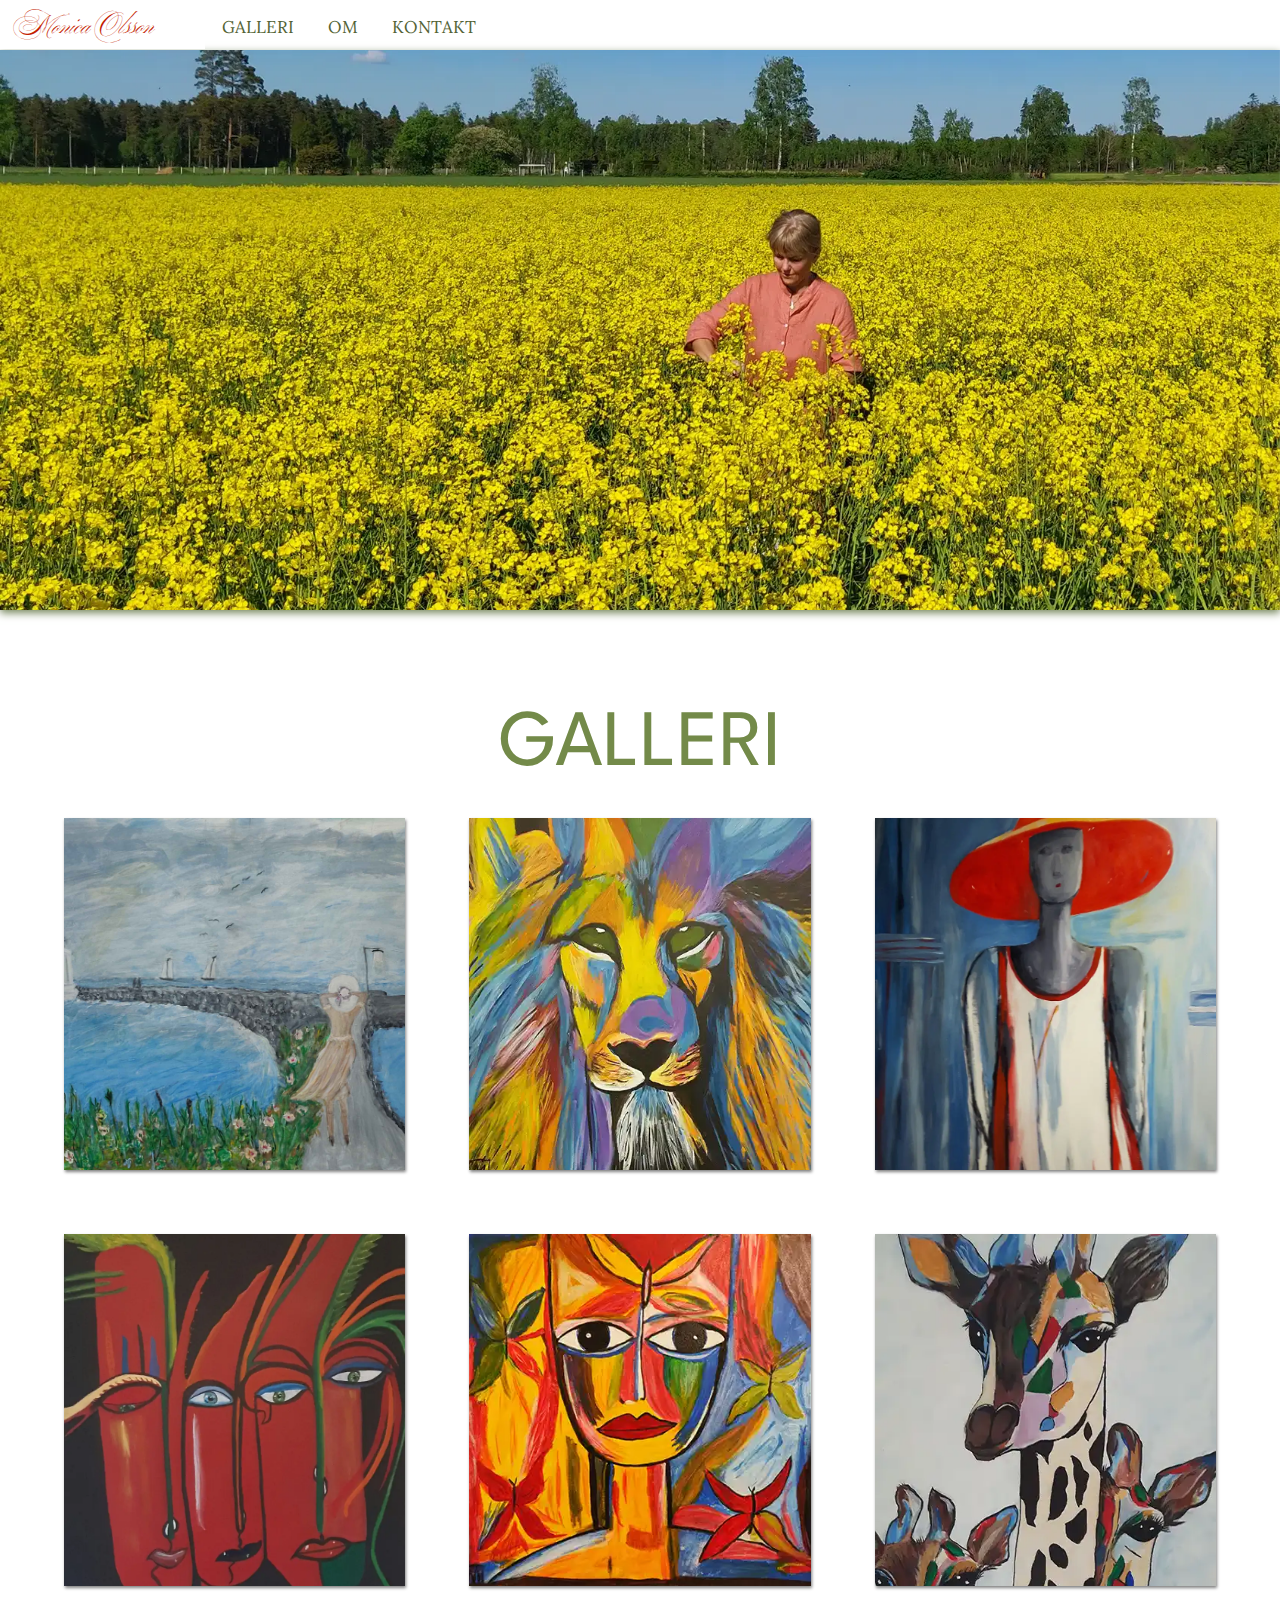
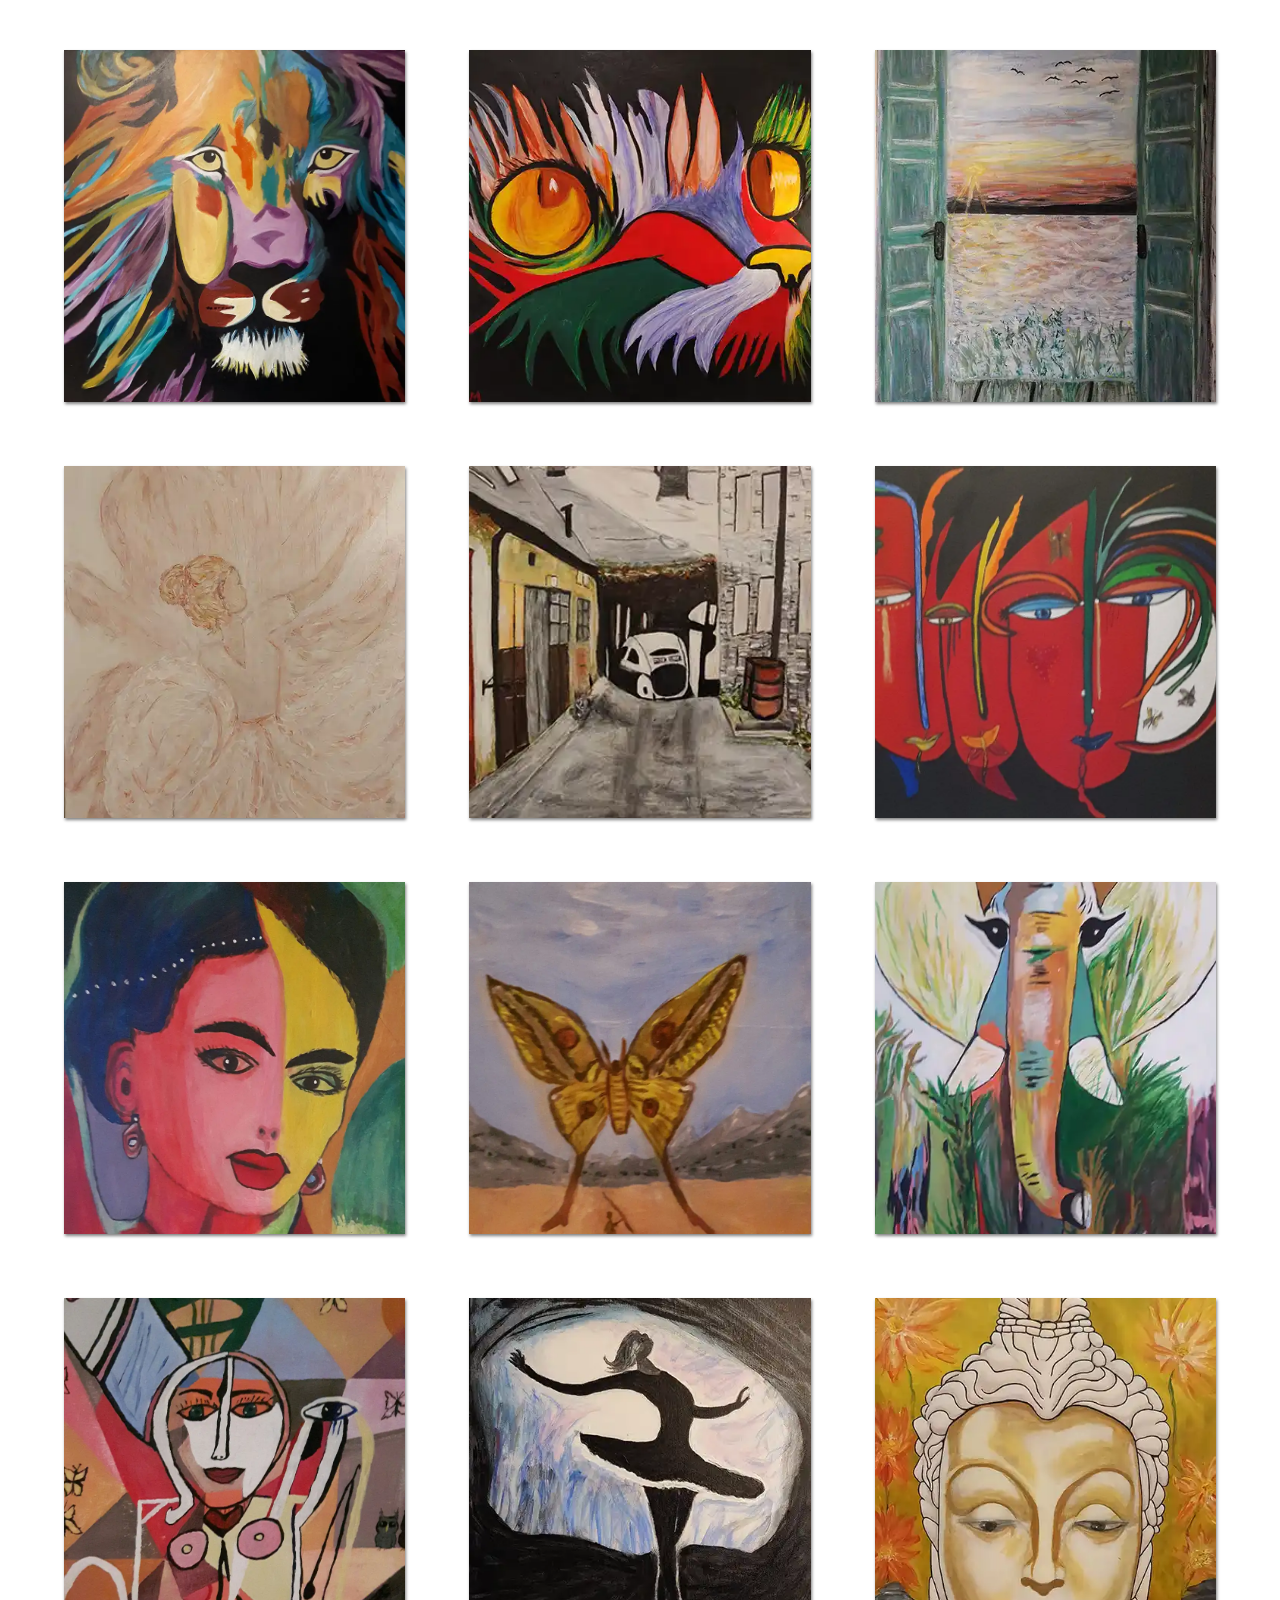
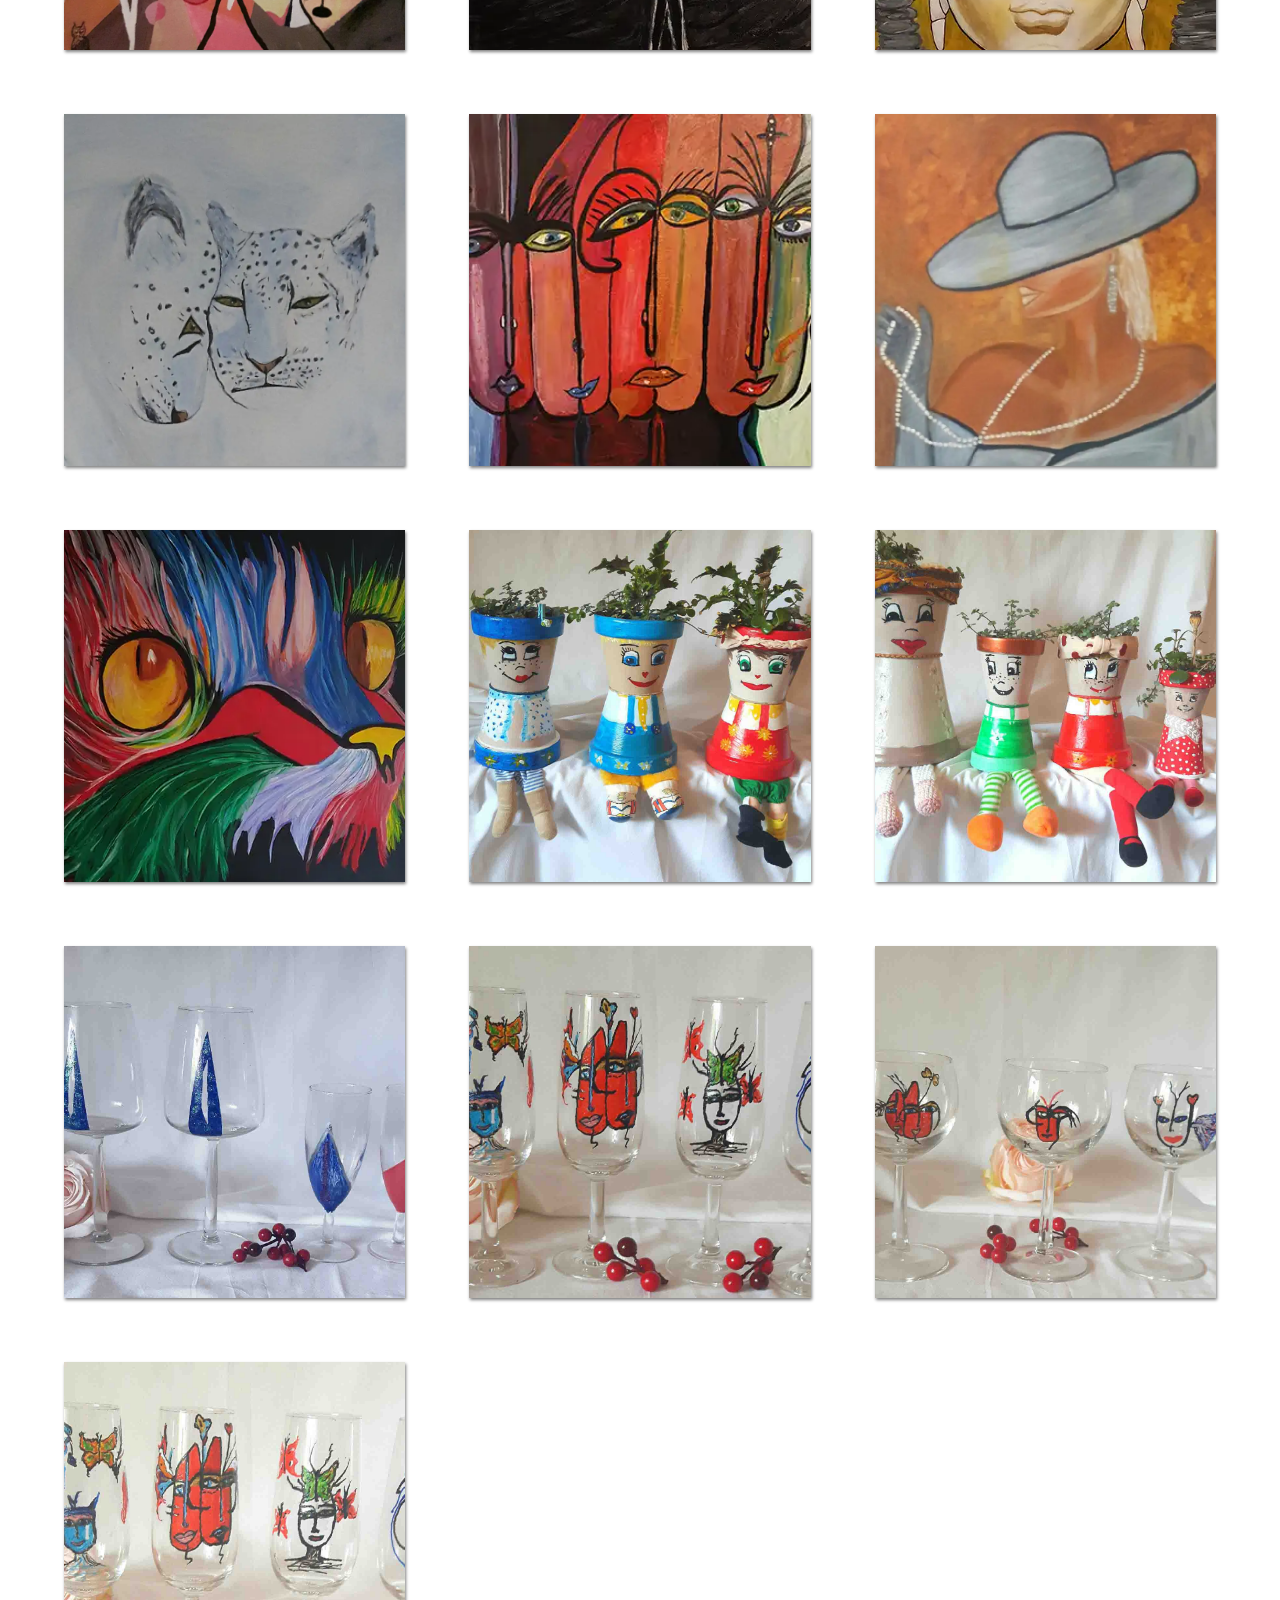
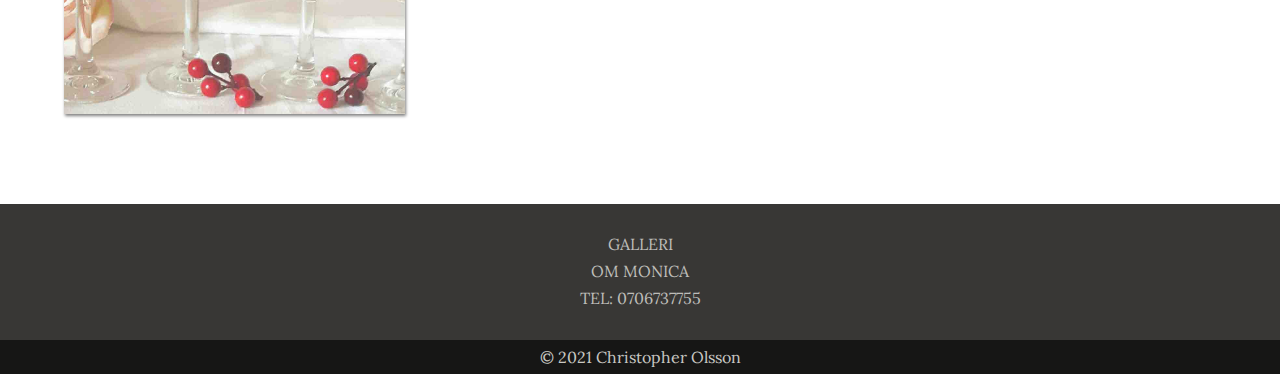
==== index.html @ 5c8f59a8 "Add files via upload" ====
<!DOCTYPE html>
<html lang="sv">

<head>
    <meta charset="utf-8" />
    <meta name="viewport" content="width=device-width, initial-scale=1">
    <meta name="Description" content="Konstnären Monica Olsson från Ljungby som målar för att hennes Parkinsons inte ska bli värre">
    <meta name="keywords" content="Konstnär i Ljungby, monicaolsson, Monica Olsson, konst, måleri, färger">
    <title>Konstnär i Ljungby | monicaolsson | Monica Olsson | konst</title>
    <link href="main.css" rel="stylesheet" type="text/css" />
    <link href="om.html" rel="stylesheet" type="text/html" />
    <link rel="stylesheet" href="https://cdnjs.cloudflare.com/ajax/libs/font-awesome/4.7.0/css/font-awesome.min.css"> <!-- Denna är för hamburgegrafiken -->

</head>

<body>

    <div class="header">
        <div class="topnav" id="myTopnav">
          <a href="html5.html" class="active">Monica Olsson</a>
          <a href="index.html">GALLERI</a>
          <a href="om.html">OM</a>
          <a href="om.html">KONTAKT</a>
          <div class="icon"><a href="javascript:void(0);" class="icon" onclick="myFunction()"></div>
          <i class="fa fa-bars"></i>
          </a>
        </div>

       <!-- <div id="wrapper-main"></div>-->
    </div> <!-- End of header -->
  <div class="headerImgGalleri"></div>
  </div>  
    

        <div class="wrappermain"><!--Block-->

            <div class="gallery__header"><!--element-->
                GALLERI
            </div>
            
                <div class="gallery"> <!--Block eftersom jag tänker att det här blocket kan återanvändas-->

                    <div class="gallery__imgcontainer"> <!--Element-->
                        <img src="./previews/pir-preview.jpg" 
                        alt="Piren"
                        data-original="pir-full.jpg"
                        />
                    </div>

                    <div class="gallery__imgcontainer"> <!--Element-->
                        <img src="./previews/greenlion-preview.webp" 
                        alt="Green eyes"
                        data-original="greenlion-full.webp"
                        />
                    </div>

                    <div class="gallery__imgcontainer">
                        <img src="./previews/hatt-preview.webp" 
                        alt="Red hat"
                        data-original="hatt-full.webp"
                        />
                    </div>
            
                    <div class="gallery__imgcontainer">
                        <img src="./previews/vertansikte-preview.webp" 
                        alt="Åskådare 1"
                        data-original="vertansikte-full.webp"
                        />
                    </div>  
            
                    <div class="gallery__imgcontainer">
                        <img src="./previews/colordface-preview.webp" 
                        alt="Ögonkontakt"
                        data-original="colordface-full.webp"
                        />
                    </div>

                    <div class="gallery__imgcontainer">
                        <img src="./previews/giraff-preview.webp" 
                        alt="Giraff familj"
                        data-original="giraff-full.webp"
                        />
                    </div>
            
                    <div class="gallery__imgcontainer">
                        <img src="./previews/lejon-preview.webp" 
                        alt="Lejon"
                        data-original="lejon-full.webp"
                        />
                    </div>
            
                    <div class="gallery__imgcontainer">
                        <img src="./previews/katt-preview.webp" 
                        alt="Kattöga"
                        data-original="katt-full.webp"
                        />
                    </div>
            
                    <div class="gallery__imgcontainer">
                        <img src="./previews/coast-preview.webp" 
                        alt="Havet"
                        data-original="coast-full.webp"
                        />
                    </div>

                    <div class="gallery__imgcontainer">
                        <img src="./previews/fay-preview.webp" 
                        alt="Älva"
                        data-original="fay-full.webp"
                        />
                    </div>

                    <div class="gallery__imgcontainer">
                        <img src="./previews/lomma-preview.webp" 
                        alt="Nostalgi Lomma"
                        data-original="lomma-full.webp"
                        />
                    </div>

                    <div class="gallery__imgcontainer">
                        <img src="./previews/horansikte-preview.webp" 
                        alt="Åskådare 2"
                        data-original="horansikte-full.webp"
                        />
                    </div>
            
                    <div class="gallery__imgcontainer">
                        <img src="./previews/frida-preview.webp" 
                        alt="Frida"
                        data-original="frida-full.webp"
                        />
                    </div>

                    <div class="gallery__imgcontainer">
                        <img src="./previews/fjaril-preview.webp" 
                        alt="Don Quijote"
                        data-original="fjaril-full.webp"
                        />
                    </div>

                    <div class="gallery__imgcontainer">
                        <img src="./previews/elefant-preview.webp" 
                        alt="Elefant"
                        data-original="elefant-full.webp"
                        />
                    </div>

                    <div class="gallery__imgcontainer">
                        <img src="./previews/kub-preview.webp" 
                        alt="Studie i kubism"
                        data-original="kub-full.webp"
                        />
                    </div>

                    <div class="gallery__imgcontainer">
                        <img src="./previews/balett-preview.webp" 
                        alt="Ballerina"
                        data-original="balett-full.webp"
                        />
                    </div>

                    <div class="gallery__imgcontainer">
                        <img src="./previews/buddha-preview.webp" 
                        alt="Lugnet"
                        data-original="buddha-full.webp"
                        />
                    </div>

                    <div class="gallery__imgcontainer">
                        <img src="./previews/leopard-preview.webp" 
                        alt="På pricken"
                        data-original="leopard-full.webp"
                        />
                    </div>

                    <div class="gallery__imgcontainer">
                        <img src="./previews/manymasks-preview.webp" 
                        alt="Åskådare 3"
                        data-original="manymasks-full.webp"
                        />
                    </div>

                    <div class="gallery__imgcontainer">
                        <img src="./previews/pearl-preview.webp" 
                        alt="En Pärla"
                        data-original="pearl-full.webp"
                        />
                    </div>

                    <div class="gallery__imgcontainer">
                        <img src="./previews/katt2-preview.webp" 
                        alt="Vildkatt"
                        data-original="katt2-full.webp"
                        />
                    </div>

                    <div class="gallery__imgcontainer">
                        <img src="./previews/1kruka-preview.webp" 
                        alt="Kruka 1"
                        data-original="1-full.webp"
                        />
                    </div>

                    <div class="gallery__imgcontainer">
                        <img src="./previews/2kruka-preview.webp" 
                        alt="Kruka 2"
                        data-original="två-full.webp"
                        />
                    </div>

                    <div class="gallery__imgcontainer">
                        <img src="./previews/4kruka-preview.jpg" 
                        alt="Glas 1"
                        data-original="4-full.webp"
                        />
                    </div>

                    <div class="gallery__imgcontainer">
                        <img src="./previews/5glas-preview.webp" 
                        alt="Glas 2"
                        data-original="5-full.webp"
                        />
                    </div>

                    <div class="gallery__imgcontainer">
                        <img src="./previews/6glas-preview.jpg" 
                        alt="Glas 3"
                        data-original="6-full.webp"
                        />
                    </div>

                    <div class="gallery__imgcontainer">
                        <img src="./previews/7glas-preview.webp" 
                        alt="Glas 4"
                        data-original="7-full.webp"
                        />
                    </div>

                </div> <!-- End of Gallery -->
            
                <div class="modal"><!--Block-->
                    <img src="" alt="" class="modal__fullimg" /><!--Element-->
                    <p class="modal__caption"></p><!--Element-->
                </div> <!-- End of Modal --> 
                
        </div> <!-- End of wrapper-main -->
     
        <div class="footer">
            <div class="footer__top">
                
                <!--<div class="footer__top--logoAndText">
                    <h1 class="footer__item--logo">Monica Olsson</h1>
                    <p class="footer__top--text">
                        är en Malmöfödd konstnär som flyttade till Ljungby i 
                        tonåren. Hon började att måla för att hålla både 
                        fingrar och hjärna alerta efter sin Parkinsons diagnos. 
                        Motiven är färgstarka precis som konsnären.
                    </p>
                </div>-->
                <div class="footer__top--footerNav">
                    
                    <ul class="box">
                        <li><a href="index.html">GALLERI</a></li>
                        <li><a href="om.html">OM MONICA</a></li>
                        <li><a href="#">TEL: 0706737755</a></li>
                    </ul>
                </div>
            </div>

            <div class="footer__bot">
                <p>
                    &copy 2021 Christopher Olsson
                </p>
            </div>
            
        </div>

     <script src="./app.js"></script>   
</body>

</html>
---- main.css ----
/*TOC*/
/*CSS-reset*/
/*TOC*/
/*TOC*/
/*TOC*/
/*TOC*/
/*TOC*/

@import url('https://fonts.googleapis.com/css2?family=Ballet&display=swap');
@import url('https://fonts.googleapis.com/css2?family=Lora:wght@500&display=swap');
@import url('https://fonts.googleapis.com/css2?family=Spartan:wght@600&display=swap');


/* http://meyerweb.com/eric/tools/css/reset/ 
   v2.0 | 20110126
   License: none (public domain)
*/

/*CSS-reset*/
html, body, div, span, applet, object, iframe,
h1, h2, h3, h4, h5, h6, p, blockquote, pre,
a, abbr, acronym, address, big, cite, code,
del, dfn, em, img, ins, kbd, q, s, samp,
small, strike, strong, sub, sup, tt, var,
b, u, i, center,
dl, dt, dd, ol, ul, li,
fieldset, form, label, legend,
table, caption, tbody, tfoot, thead, tr, th, td,
article, aside, canvas, details, embed, 
figure, figcaption, footer, header, hgroup, 
menu, nav, output, ruby, section, summary,
time, mark, audio, video {
	margin: 0;
	padding: 0;
	border: 0;
	font-size: 100%;
	font: inherit;
	vertical-align: baseline;
}
/* HTML5 display-role reset for older browsers */
article, aside, details, figcaption, figure, 
footer, header, hgroup, menu, nav, section {
	display: block;
}
body {
	line-height: 1;
}
ol, ul {
	list-style: none;
}
blockquote, q {
	quotes: none;
}
blockquote:before, blockquote:after,
q:before, q:after {
	content: '';
	content: none;
}
table {
	border-collapse: collapse;
	border-spacing: 0;
}

/*CSS-reset END*/

* {
    box-sizing: border-box;
}

body {
    margin: 0;
    font-family: arial, sans-serif;
    font-size: 16px;
    color: #adaca9; 
}

.wrappermain {
    margin: 0 6rem 6rem 6rem;
}


.topnav {
    overflow: hidden;
    background-color: rgb(255, 255, 255);
    margin: auto;
  }
  
  .topnav a {
    float: left;
    display: block;
    color: #536335;
    text-align: center;
    padding: 19px 17px 14px 17px;
    text-decoration: none;
    font-size: 17px;
    font-family: "lora", sans-serif;
    
  }
  
  .topnav a:hover {
    background-color: #536335;
    color: #ffffff;
  }
  
  .topnav .icon:hover {
    background-color: #536335;
    color: #ffffff;
  }

  .topnav a.active {
    background-color: #ffffff;
    color: #c41d00;
    font-size: 25px;
    font-family: "ballet", sans-serif;
    font-weight: 900;
    padding: 16px 50px 8px 14px;
  }
  
  .topnav .icon {
    display: none;
  }
  
  .headerImgGalleri {
    position: auto;
    background-image: url("img/GulAker.webp");
    height: 40rem;
    width: 100%;
    background-position: center;
    background-repeat: no-repeat;
    background-size: cover;
    box-shadow: 0px 3px 8px #74855a;
}

.headerOm {
    position: auto;
    background-image: url("img/MammaFlod.webp");
    height: 40rem;
    width: 100%;
    background-position: center;
    background-repeat: no-repeat;
    background-size: cover;
    box-shadow: 0px 3px 8px #74855a;

}

.gallery__header, .om__header{
    margin: 6rem auto 2rem auto;
    font-size: 5rem;
    color: #738a49;
    font-family: 'Spartan', sans-serif;
    width: 580px;
    text-align: center;
}



.mainFocus{
    display: flex;
    justify-content: space-evenly;
    padding: 3rem 6rem 3rem 6rem;
    line-height: 2rem;
    gap: 7rem;
}

.omText, .contactText{
    width: 35rem;
    text-align: center;
}

.mainFocus__header{
    font-size: 1.8rem;
    color: #696969;
    font-family: 'Spartan', sans-serif;
    padding-bottom: 1rem;
    text-align: center;
}

.regText{
   font-size: 1.4rem;
}

#tjock {
    height: 12.7rem;
}

.align {
    text-align: center;
}

h2 {
    font-size: 2em;
    padding: 1em 0 .3em 0;
    font-family: 'Lora', 'Times New Roman', Times, serif;
    font-family: 'Spartan', sans-serif;
}

p {
    color: #696969;
    font-family: "lora", sans-serif;
}


/* START Media galleri */

.gallery {
    display: grid;
    grid-template-columns: repeat(auto-fit, minmax(250px, 1fr));
    min-height: 100vh;
    width: auto;
    grid-gap: 6rem;
}

.gallery__imgcontainer {
overflow: hidden;
height: 22rem;
box-shadow: 1px 2px 3px grey;
}

.gallery__imgcontainer img {
    width: 100%;
    height:100%;
    object-fit: cover;
    transition: all 0.3s ease-in-out;
    cursor: pointer;
}

.gallery__imgcontainer img:hover {
    transform: scale(1.2);
}

.modal {
    background: rgba(0, 0, 0, 0.8 );
    position: fixed;
    top: 0;
    left: 0;
    width: 100%;
    height: 100%;
    opacity: 0;
    pointer-events: none;
    transition: 0.25s ease-out;
}

.modal.open {
    opacity: 1;
    pointer-events: all;
}

.modal__fullimg {
    position:absolute;
    height: 70%;
    top: 50%;
    left: 50%;
    transform: translate(-50%, -50%) scale(0.5);
    transition: all 0.25s ease-out;
}

.modal__fullimg.open {
    transform: translate(-50%, -50%) scale(1);
}

.modal__caption {
color: white;
font-size: 1.5rem;
position: absolute;
bottom: 5%;
left: 50%;
transform: translate(-50%, -5%);
font-family: 'Lora', 'Times New Roman', Times, serif;
}
/* SLUT Media galleri */

/* Footer start */
.footer {
    background: #383735;
    height: auto;
    padding-top:3vh;
    font-family: 'Lora', 'Times New Roman', Times, serif;
}

.footer__top {
    display: flex;
    justify-content: space-evenly;
    padding-bottom:3vh;
    text-align: center;
}

.footer__top--logoAndText {
    max-width: 20%;  
}

.footer__item--logo {
    font-size: 2rem;
    padding: 0;
    color: rgb(247, 247, 247);
    padding-bottom: 1rem;
    font-family: 'Ballet', cursive;
    min-width: 190px;
    font-weight: 600;
}

.footerHeader{
    font-size: 1.5rem;
    color: rgb(241, 241, 241);
    padding-bottom: 1.5rem;
}

.footer__top--text {
    color: #adaca9;
    font-size: 1.2rem;
    min-width: 190px;
    line-height: 1.1;
}

.footer ul li a {
    text-decoration: none;
    color: #bebdb9;
    line-height: 1.7;
    text-align: center;
}

.footer__bot {
    padding: 1vh 0 1vh 0;
    text-align: center;
    background: #272725;
}

.line-through{
    text-decoration: line-through;
}

.footer__bot p{
    color: #c9c8c3;
}

/* Footer end */

/* media queries*/
@media screen and (max-width:1414px) {

    .mainFocus{
        
        padding: 2rem 3rem 2rem 3rem;
 
    }
    
    .headerImgGalleri, .headerOm {
        height: 35rem;
    }

    .wrappermain {
        margin: 0 4em 2em 4em;
    }

    .footer {
        margin-top:10vh;
    }

@media screen and (max-width:1310px) {

    .mainFocus{
        
        padding: 2rem 1rem 2rem 1rem;

    }
    
    .gallery {
        grid-gap: 4rem;
    }
    
   
    .footer__bot {
        padding: 1vh 0 1vh 0;
        text-align: center;
        background: #161615;
    }
}
  

@media screen and (max-width:1200px) {
    .mainFocus{
        flex-direction: column;
        align-items: center;
        width: 37rem;
        gap: 3rem;
        
    }

    .kissKorv{
        display: flex;
        justify-content: center;
    }
    
}



@media screen and (max-width:1000px) {
    .headerImgGalleri, .headerOm {
        height: 30rem;
    }

    .gallery__header, .om__header{
        font-size: 4rem;
        width: 480px;
    }
}

@media screen and (max-width:700px) {
    
    .headerImgGalleri, .headerOm {
        height: 25rem;
    }
    
    .wrappermain__header--presentation {
            margin-top: 0rem;
            padding: 2rem 0 1rem 0;
        }
    
        .wrappermain__header--om{
            font-size: 3rem;
        }

        .wrappermain {
            margin: 0 3em 3em 3em;
        }
    
        .wrappermain {
            margin: 0em 1em 1em 1em;
        }

        .mainFocus{
            margin-left: 20px;
            margin-right: 20px;
            
        }

    .footer {
        padding: 4vh 0 0 0;
    }

    .footer__top {
        justify-content: space-around;
        flex-direction:column;
        text-align: center;
    }

    .footer__top--logoAndText {
        display: none;  
    }

    .footerHeader {
        padding: 4vh 0 1.5vh 0;
    }

    
} 

@media screen and (max-width: 670px) {
    
    .topnav.responsive {
      position: relative;
    }
  
    .topnav.responsive .icon {
      position: absolute;
      right: 0;
      top: 0;
    }

    .topnav.responsive a {
      float: none;
      display: block;
      text-align: left;
    }
  
    .topnav a:not(:first-child) {
      display: none;
    }
  
    .topnav a.icon {
      float: right;
      display: block;
      font-size: 40px;
      padding: 5px 12px 5px 12px;
      
    }
  
    .topnav.responsive {
      position: relative;
    }
  
    .topnav.responsive .icon {
      position: absolute;
      right: 0;
      top: 0;
    }
  
    .topnav.responsive a {
      float: none;
      display: block;
      text-align: left;
    }
  
    @media screen and (max-width: 613px) {
      .topnav.responsive {
        position: relative;
      }
  
      .topnav.responsive .icon {
        position: absolute;
        right: 0;
        top: 0;
      }
  
      .gallery__header, .om__header{
        font-size: 2.5rem;
        width: 300px;
    }

      .topnav.responsive a {
        float: none;
        display: block;
        text-align: left;
      }
      .omText, .contactText{
        width: 24rem;
        text-align: center;

        
    }
    }
  }


}
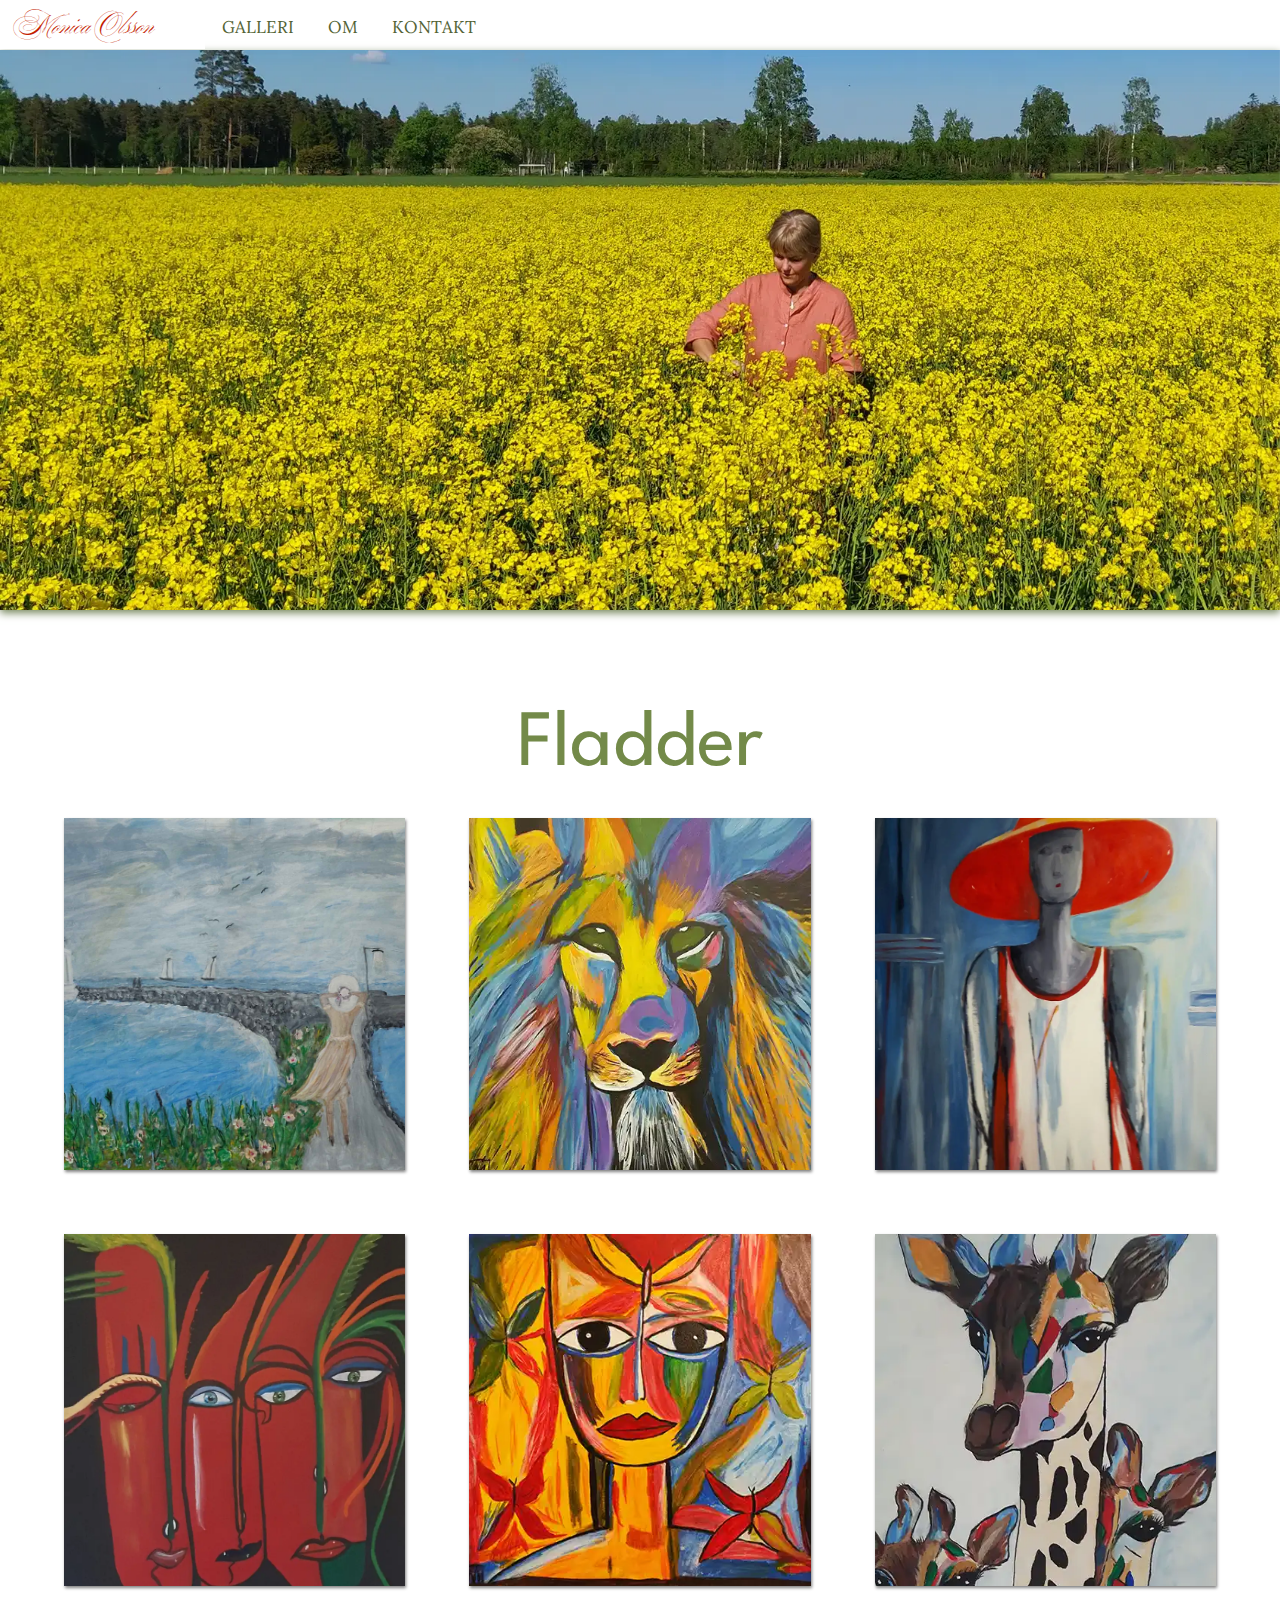
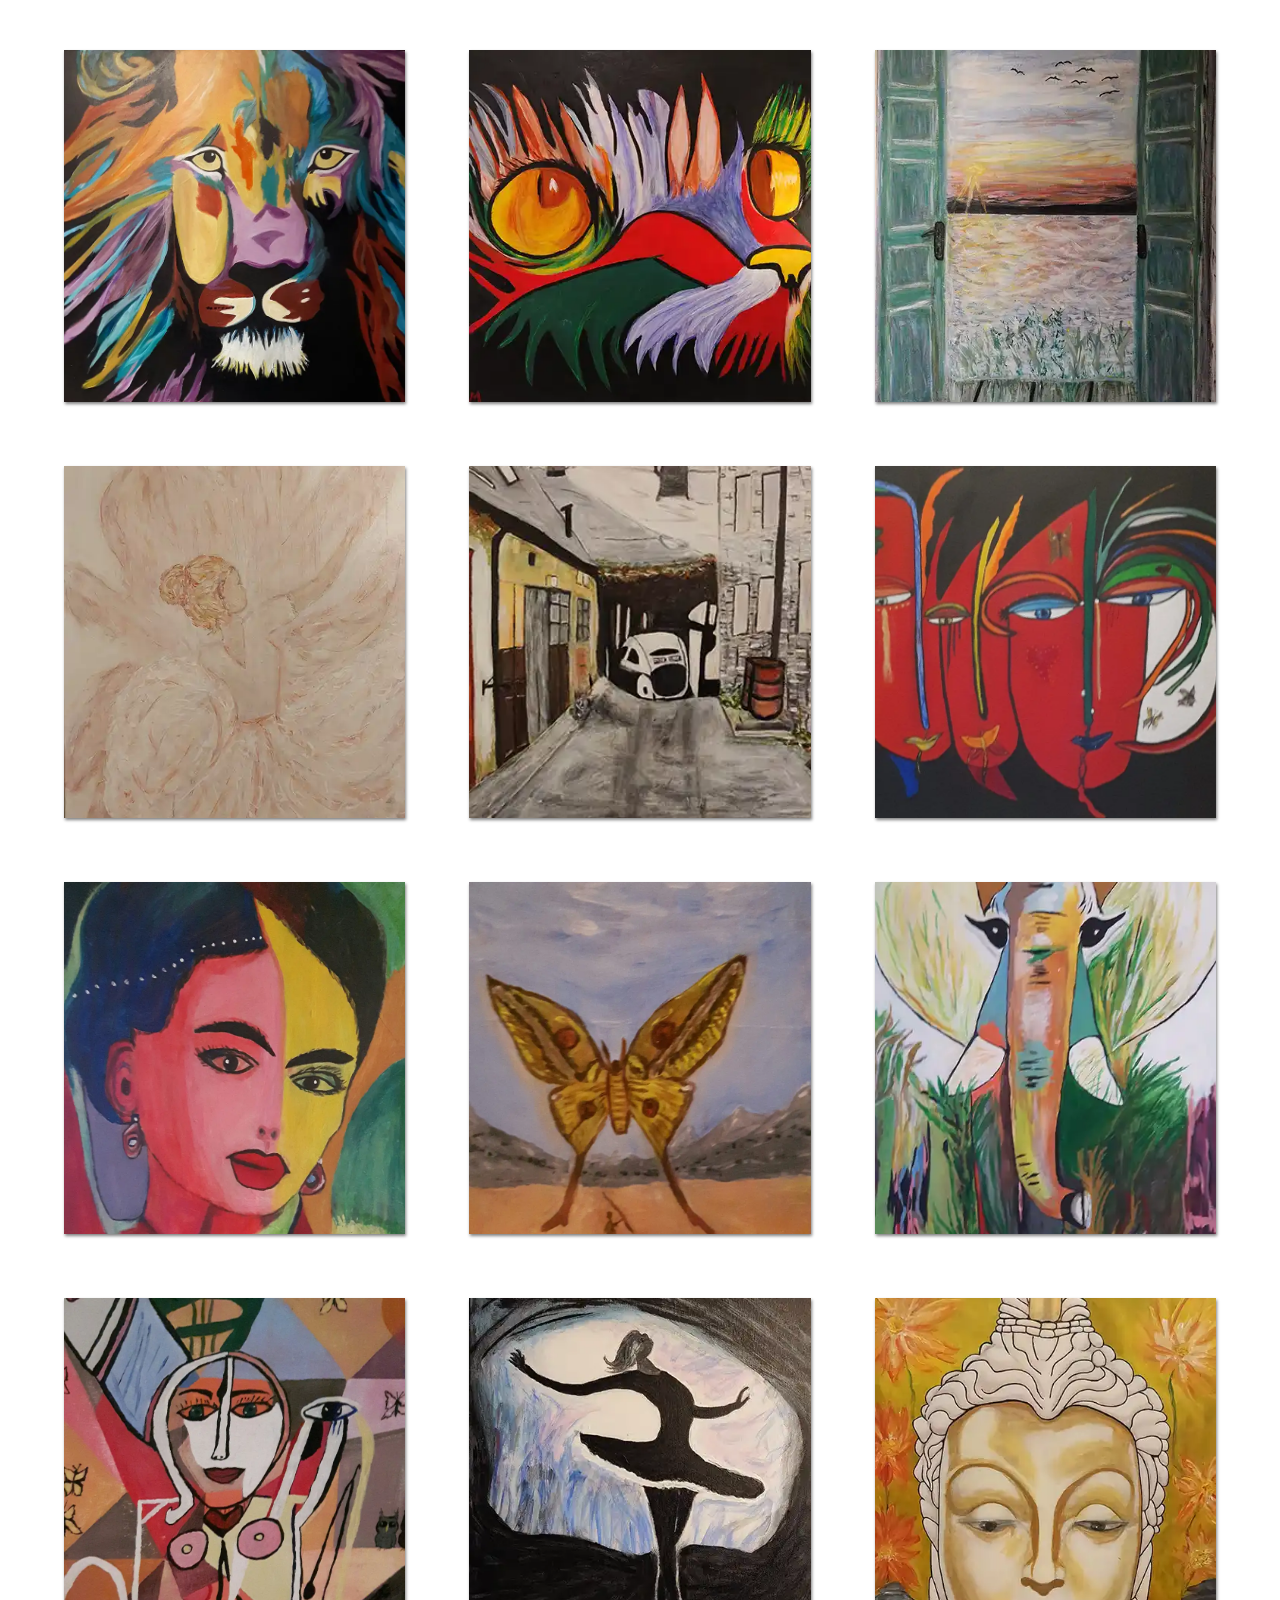
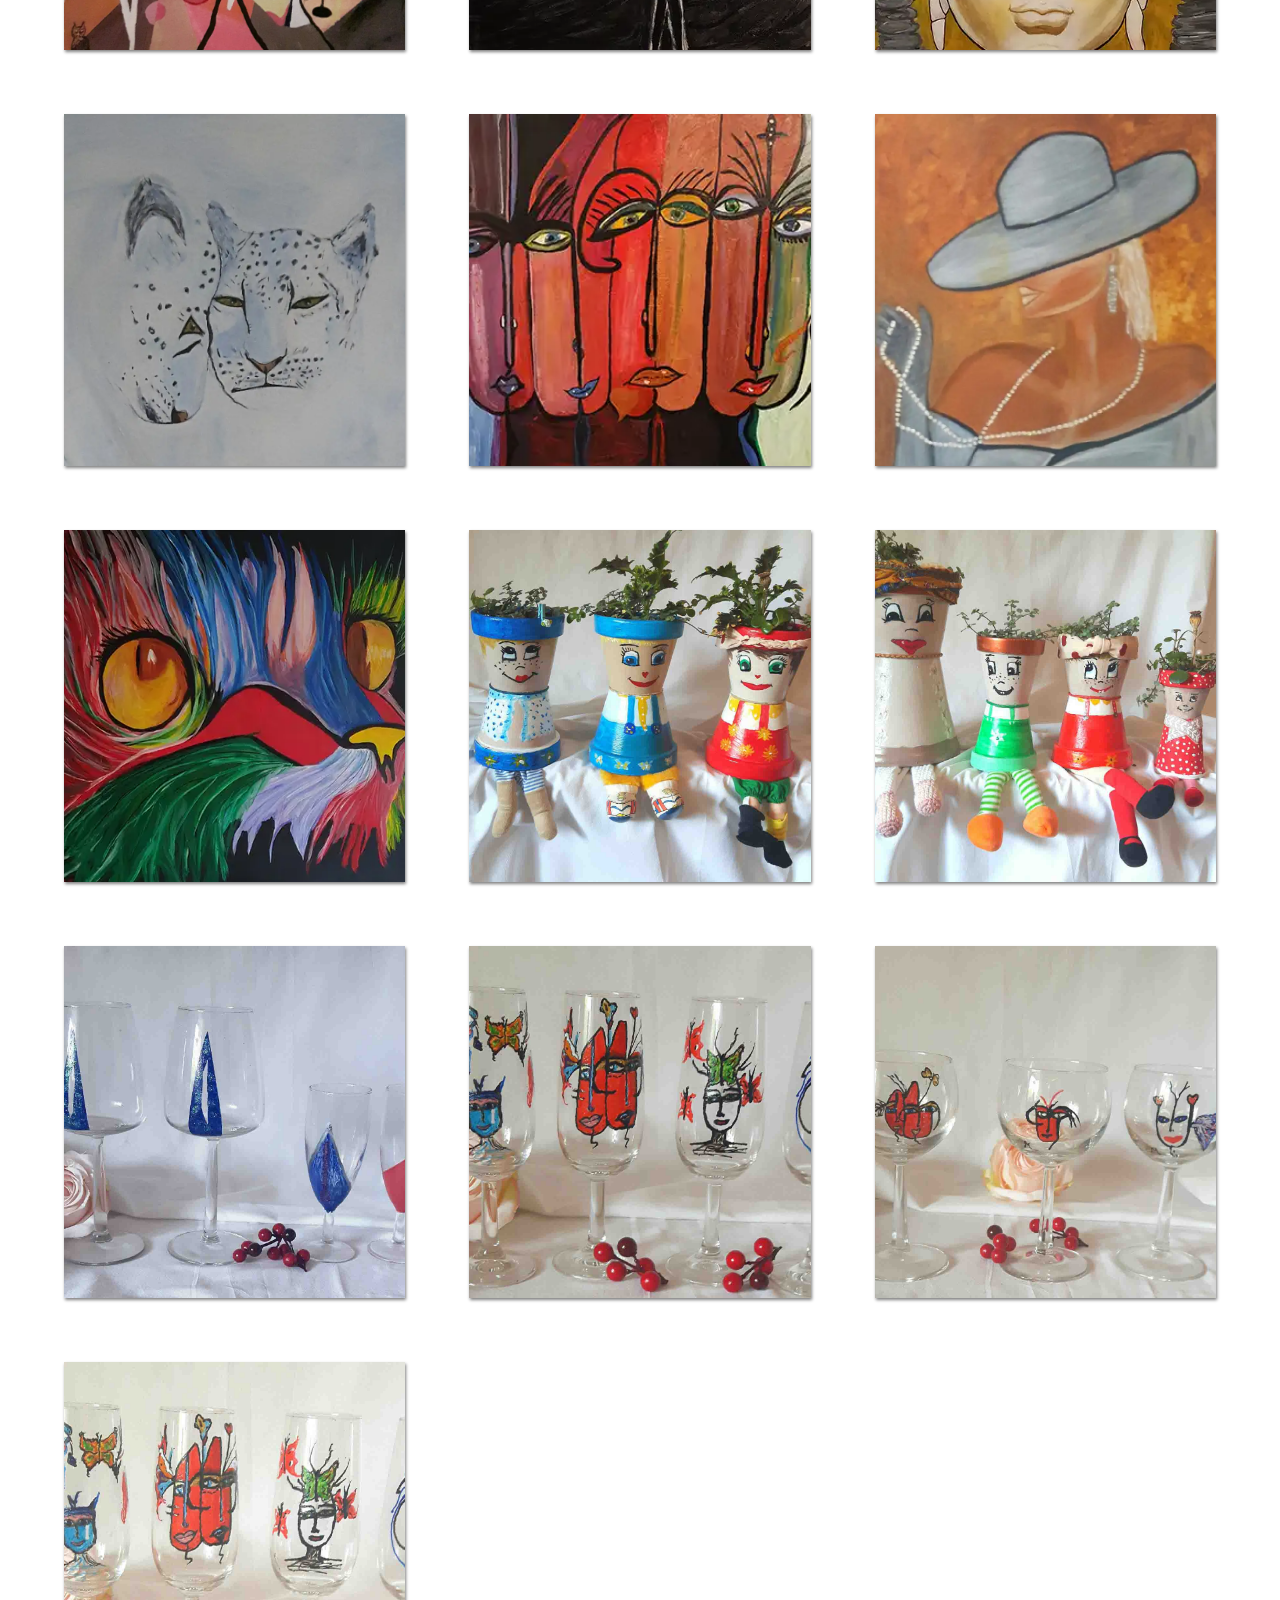
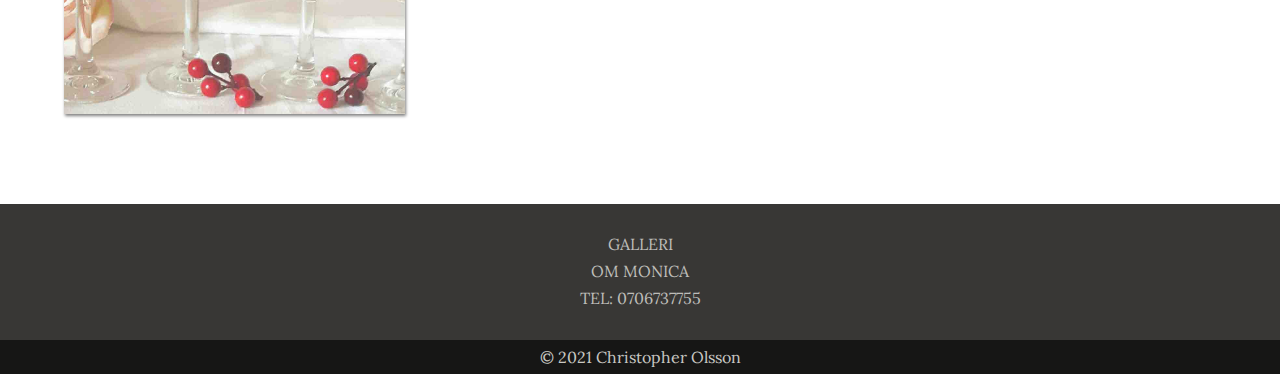
==== commit 8fb57889: "Header" ====
--- a/index.html
+++ b/index.html
@@ -35,7 +35,7 @@
         <div class="wrappermain"><!--Block-->
 
             <div class="gallery__header"><!--element-->
-                GALLERI
+                Fladder
             </div>
             
                 <div class="gallery"> <!--Block eftersom jag tänker att det här blocket kan återanvändas-->
